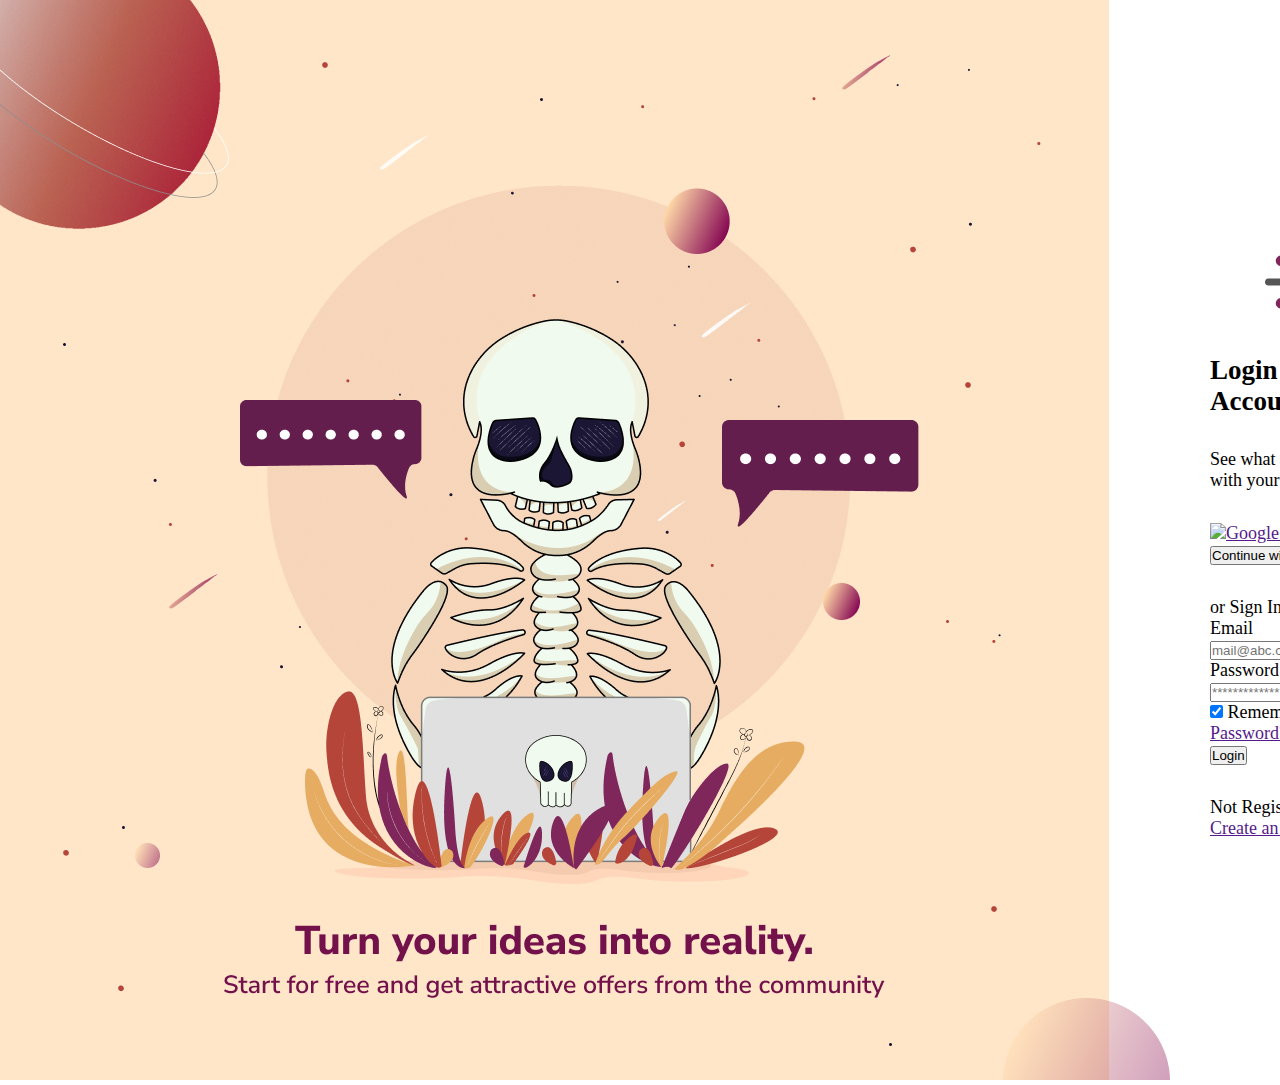
==== slack/index.html @ ad11c411 "Merge pull request #1 from uwituzeb/master" ====
<!DOCTYPE html>
<html lang="en">
<head>
    <meta charset="UTF-8">
    <meta name="viewport" content="width=device-width, initial-scale=1.0">
    <title>Slack Login Page</title>
    <link rel="stylesheet" href="styles.css">
</head>
<body>
    <div class="container">
        
        <div class="illustration">
            <img src="images/illustration.png" alt="thumbnail">
        </div>
        
    
        <div class="login">
            <div class="logo">
                <img src="images/logo.png" alt="logo">
            </div>

            <h2>Login to your Account</h2>
            <p>See what is going on with your account</p>
            <a href="">
                <img src="" alt="Google icon">
                <button type="button">Continue with Google</button>
            </a>
            
            <div class="login-form">
                <p>or Sign In with Email</p>
                <label for="user-email">Email</label>
                <input type="email" id="user-email" placeholder="mail@abc.com">
                <label for="user-password">Password</label>
                <input type="password" id="user-password" placeholder="*************">

                <div class="checkbox">
                    <input type="checkbox" name="remember-me" id="remember-me" checked>
                    <label for="remember-me">Remember Me</label>
                    <a href="">Forgot Password?</a>
                </div>
                
                <button type="button">Login</button>


            </div>

            <section class="register">
                <p>Not Registered Yet? <a href="">Create an account</a></p>

            </section>
            
        </div>
    </div>

    
    
</body>
</html>
---- slack/styles.css ----
*{
    box-sizing: border-box;
    margin: 0;
    padding: 0;
}

body{
    height: 100vh;
    font-size: 18px;
    text-align: center;

}


.container{
    display: grid;
    grid-template-columns: 1fr 1fr;
    gap: 20px;
    height: 100vh;
}

.illustration{
    text-align: center;
}

/*.illustration img{
    max-width: 100%;
    height: auto;
}*/

.login{
    display: flex;
    flex-direction: column;
    padding: 20px;
    align-items: center;
    justify-content: center;
    gap: 2rem;
    text-align: left;
}
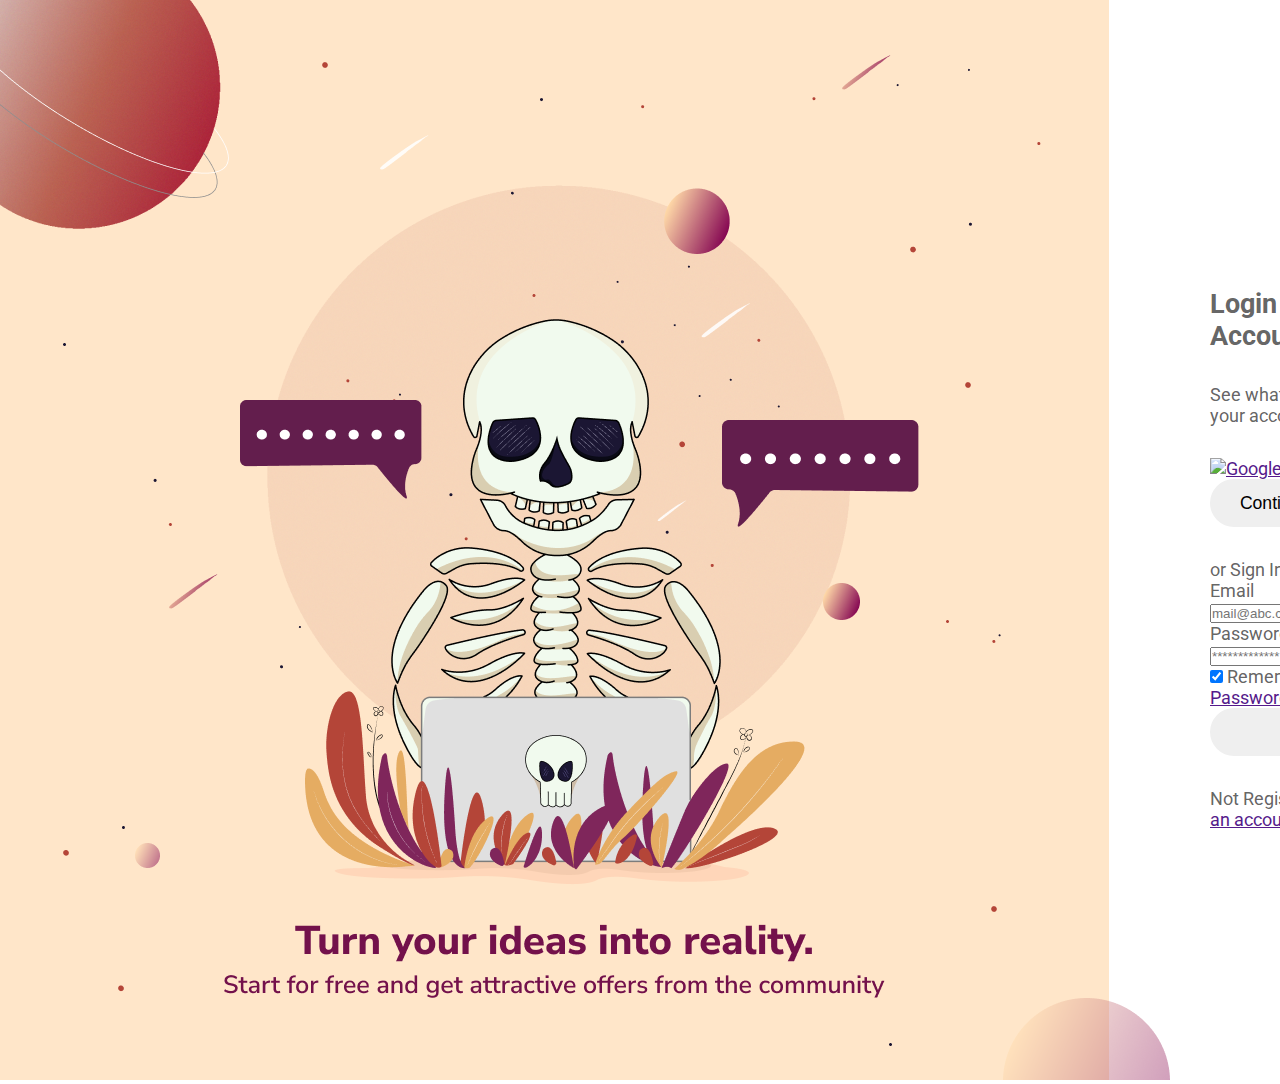
==== commit 85e95f89: "update" ====
--- a/slack/index.html
+++ b/slack/index.html
@@ -5,6 +5,9 @@
     <meta name="viewport" content="width=device-width, initial-scale=1.0">
     <title>Slack Login Page</title>
     <link rel="stylesheet" href="styles.css">
+    <link rel="preconnect" href="https://fonts.googleapis.com">
+<link rel="preconnect" href="https://fonts.gstatic.com" crossorigin>
+<link href="https://fonts.googleapis.com/css2?family=Roboto:wght@300;400;500&display=swap" rel="stylesheet">
 </head>
 <body>
     <div class="container">
@@ -17,6 +20,7 @@
         <div class="login">
             <div class="logo">
                 <img src="images/logo.png" alt="logo">
+                
             </div>
 
             <h2>Login to your Account</h2>
@@ -44,10 +48,10 @@
 
             </div>
 
-            <section class="register">
+            <div class="register">
                 <p>Not Registered Yet? <a href="">Create an account</a></p>
 
-            </section>
+            </div>
             
         </div>
     </div>
--- a/slack/styles.css
+++ b/slack/styles.css
@@ -8,6 +8,8 @@
     height: 100vh;
     font-size: 18px;
     text-align: center;
+    font-family: 'Roboto', sans-serif;
+    color: rgba(34, 34, 34, 0.712);
 
 }
 
@@ -23,20 +25,35 @@
     text-align: center;
 }
 
-/*.illustration img{
-    max-width: 100%;
-    height: auto;
-}*/
+
 
 .login{
     display: flex;
     flex-direction: column;
     padding: 20px;
     align-items: center;
-    justify-content: center;
+    padding-top: 180px;
     gap: 2rem;
     text-align: left;
+    max-width: ;
+    
 }
+
+.login.logo{
+    text-align: left;
+}
+
+button {
+        border-radius: 50px;
+        width: 228px;
+        height: 48px;
+        border: none;
+        font-size: 1.1rem;
+        cursor: pointer;
+    
+}
+
+/* register */
 
 
 
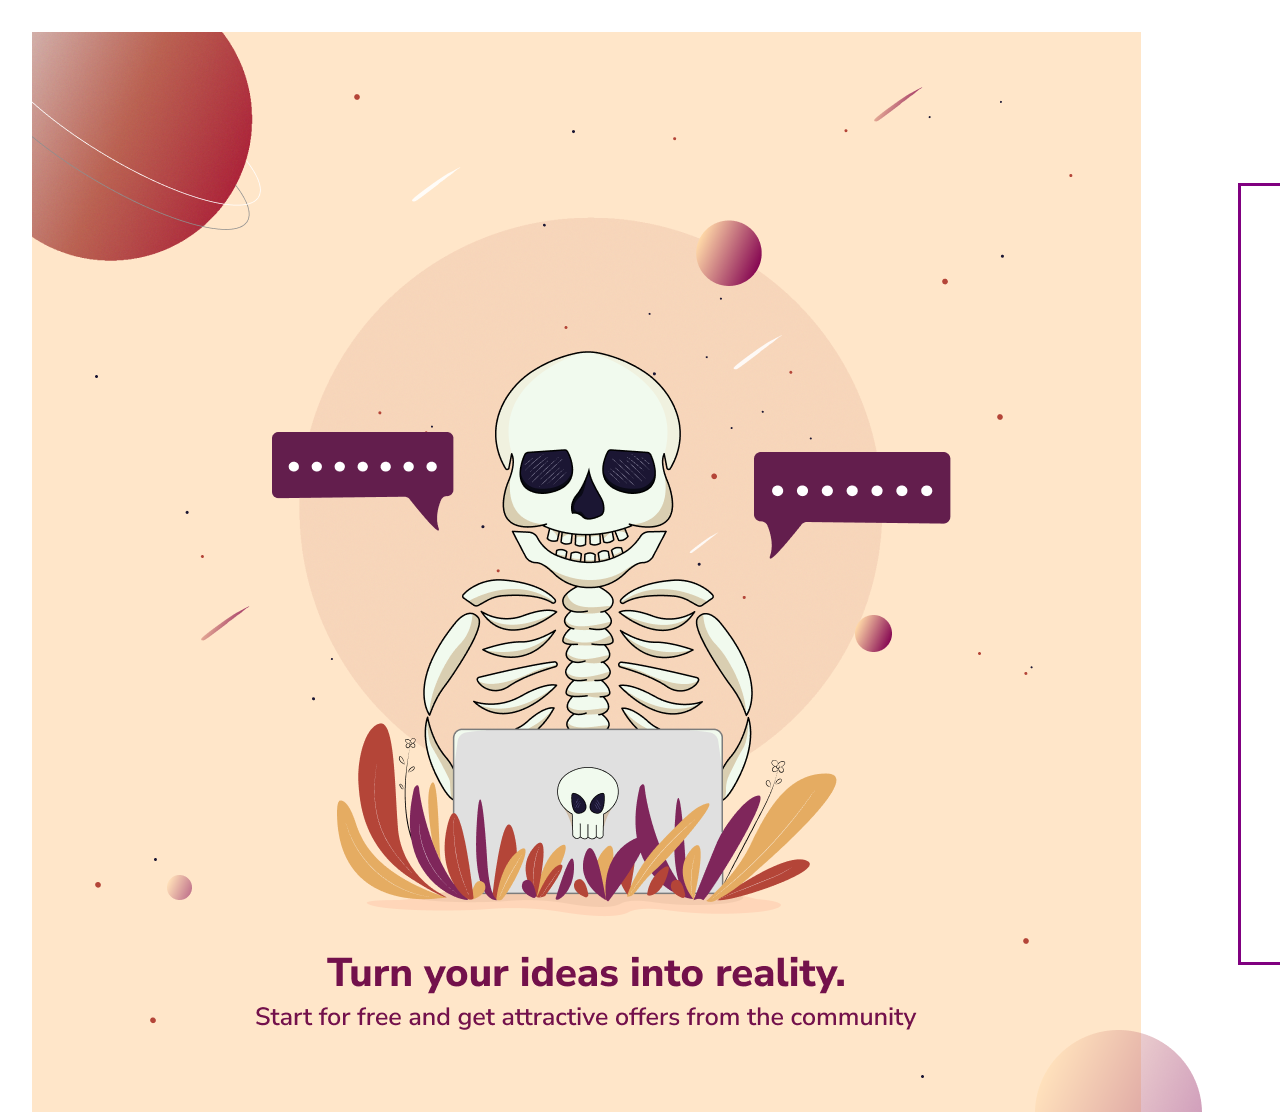
==== commit 0feac04d: "center the container" ====
--- a/slack/index.html
+++ b/slack/index.html
@@ -10,51 +10,55 @@
 <link href="https://fonts.googleapis.com/css2?family=Roboto:wght@300;400;500&display=swap" rel="stylesheet">
 </head>
 <body>
-    <div class="container">
-        
+    <div class="grid">
         <div class="illustration">
             <img src="images/illustration.png" alt="thumbnail">
         </div>
         
+        <div class="container">
+            <div class="login">
+                <div class="logo">
+                    <img src="images/logo.png" alt="logo">
+                    
+                </div>
+                <div class="info">
+                    <h2>Login to your Account</h2>
+                    <p>See what is going on with your account</p>
+                    <a href="">
+                        <img src="" alt="Google icon">
+                        <button type="button">Continue with Google</button>
+                    </a>
+                </div>
+                
+                
+                <div class="login-form">
+                    <p>or Sign In with Email</p>
+                    <label for="user-email">Email</label>
+                    <input type="email" id="user-email" placeholder="mail@abc.com">
+                    <label for="user-password">Password</label>
+                    <input type="password" id="user-password" placeholder="*************">
     
-        <div class="login">
-            <div class="logo">
-                <img src="images/logo.png" alt="logo">
+                    <div class="checkbox">
+                        <input type="checkbox" name="remember-me" id="remember-me" checked>
+                        <label for="remember-me">Remember Me</label>
+                        <a href="">Forgot Password?</a>
+                    </div>
+                    
+                    <button type="button" class="login-btn">Login</button>
+    
+    
+                </div>
+    
+                <div class="register">
+                    <p>Not Registered Yet? <a href="">Create an account</a></p>
+    
+                </div>
                 
             </div>
-
-            <h2>Login to your Account</h2>
-            <p>See what is going on with your account</p>
-            <a href="">
-                <img src="" alt="Google icon">
-                <button type="button">Continue with Google</button>
-            </a>
-            
-            <div class="login-form">
-                <p>or Sign In with Email</p>
-                <label for="user-email">Email</label>
-                <input type="email" id="user-email" placeholder="mail@abc.com">
-                <label for="user-password">Password</label>
-                <input type="password" id="user-password" placeholder="*************">
-
-                <div class="checkbox">
-                    <input type="checkbox" name="remember-me" id="remember-me" checked>
-                    <label for="remember-me">Remember Me</label>
-                    <a href="">Forgot Password?</a>
-                </div>
-                
-                <button type="button">Login</button>
-
-
-            </div>
-
-            <div class="register">
-                <p>Not Registered Yet? <a href="">Create an account</a></p>
-
-            </div>
-            
         </div>
     </div>
+        
+        
 
     
     
--- a/slack/styles.css
+++ b/slack/styles.css
@@ -6,57 +6,99 @@
 
 body{
     height: 100vh;
+    width: 100%;
     font-size: 18px;
     text-align: center;
     font-family: 'Roboto', sans-serif;
     color: rgba(34, 34, 34, 0.712);
+    overflow: hidden;
+
 
 }
 
+/* create grid and divide page width */
 
-.container{
+
+.grid{
     display: grid;
     grid-template-columns: 1fr 1fr;
     gap: 20px;
     height: 100vh;
 }
 
-.illustration{
-    text-align: center;
+/* center the login page container*/
+
+.container{
+   margin: auto;
+   border: 3px solid purple;
+   padding: 10px;
+   height: 70%;
+
+}
+
+.login{
+    display: flex;
+    flex-direction: column;
+    
+    align-items: flex-start;
+    justify-content: center;
+    
+    gap: 2rem;
+    text-align: left;
+    
+}
+
+div{
+    margin: 1rem;
+}
+
+/*
+.login.info {
+    display: flex;
+    gap: 2rem;
+
 }
 
 
 
-.login{
+.checkbox{
     display: flex;
-    flex-direction: column;
-    padding: 20px;
-    align-items: center;
-    padding-top: 180px;
-    gap: 2rem;
-    text-align: left;
-    max-width: ;
-    
 }
 
-.login.logo{
-    text-align: left;
+.checkbox a{
+    color: purple;
+    text-decoration: none;
+    font-weight: 500;
+   justify-content: flex-end;
+    
+
 }
 
 button {
-        border-radius: 50px;
-        width: 228px;
+        border-radius: 10px;
+        width: 100%;
         height: 48px;
         border: none;
-        font-size: 1.1rem;
+        font-size: 1rem;
         cursor: pointer;
     
 }
 
+.login-btn{
+    color: white;
+    background-color: purple;
+    
+}
+*/
+
 /* register */
+
+.register a {
+    text-decoration: none;
+    font-weight: 500;
+    color: purple;
+}
 
 
 
 
-
-
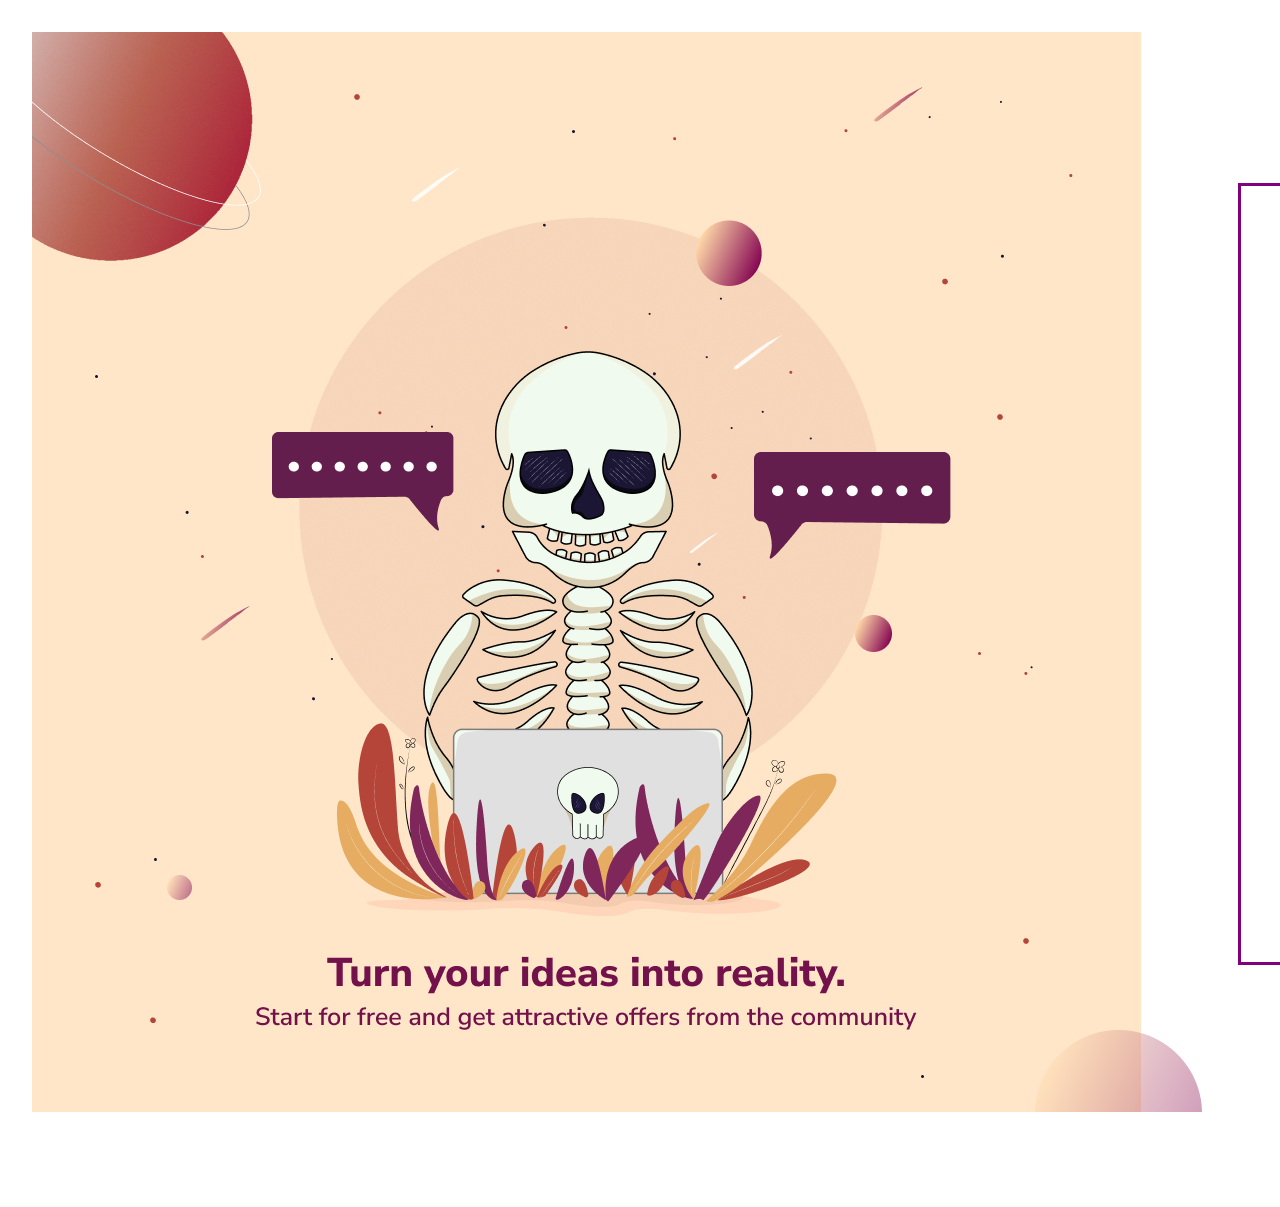
==== commit f26d7f33: "style user input, add hr lines" ====
--- a/slack/index.html
+++ b/slack/index.html
@@ -24,19 +24,26 @@
                 <div class="info">
                     <h2>Login to your Account</h2>
                     <p>See what is going on with your account</p>
-                    <a href="">
-                        <img src="" alt="Google icon">
-                        <button type="button">Continue with Google</button>
-                    </a>
+                    <div class="google-btn">
+                        <a href="#">
+                            <button type="button"><img src="images/Google_Icon.webp" alt="Google icon" >Continue with Google</button>
+                        </a>
+                    </div>
+                    
                 </div>
                 
                 
                 <div class="login-form">
-                    <p>or Sign In with Email</p>
-                    <label for="user-email">Email</label>
-                    <input type="email" id="user-email" placeholder="mail@abc.com">
-                    <label for="user-password">Password</label>
-                    <input type="password" id="user-password" placeholder="*************">
+                    
+                    <p class="hr-lines">or Sign In with Email</p>
+                    
+                    <div class="user-info">
+                        <label for="user-email">Email</label>
+                        <input type="email" id="user-email" placeholder="mail@abc.com">
+                        <label for="user-password">Password</label>
+                        <input type="password" id="user-password" placeholder="*************">
+                    </div>
+                    
     
                     <div class="checkbox">
                         <input type="checkbox" name="remember-me" id="remember-me" checked>
--- a/slack/styles.css
+++ b/slack/styles.css
@@ -73,23 +73,95 @@
     
 
 }
+*/
 
+/*buttons */
 button {
         border-radius: 10px;
         width: 100%;
         height: 48px;
-        border: none;
+        
         font-size: 1rem;
         cursor: pointer;
     
 }
 
+.info button{
+    background-color: white;
+    border: 1px solid rgb(199, 195, 195);
+}
+
 .login-btn{
     color: white;
     background-color: purple;
+    border: none;
     
 }
-*/
+
+.google-btn {
+    text-align: center;
+    display: flex;
+    align-items: center;
+    justify-content: center;
+
+}
+.google-btn img{
+    max-width: auto;
+    height: 30px;
+
+}
+
+
+/* horizontal lines */
+
+.hr-lines::before {
+    content:" ";
+  height: 1px;
+  width: 100px;
+  background: rgb(199, 195, 195);
+  display: block;
+  position: absolute;
+  top: 50%;
+  left: 0;
+
+}
+
+.hr-lines::after{
+    content:" ";
+  height: 1px;
+  width: 100px;
+  background: rgb(199, 195, 195);
+  display: block;
+  position: absolute;
+  top: 50%;
+  right: 0;
+}
+
+.hr-lines{
+    position: relative;
+    max-width: 400px;
+    margin: 10px auto;
+    text-align: center;
+}
+
+/* user input */
+
+.user-info{
+    display: flex;
+    flex-direction: column;
+}
+
+.user-info input{
+    border-radius: 10px;
+    width: 100%;
+    height: 48px;
+    border: 1px solid rgb(199, 195, 195);  
+    font-size: 1rem;
+    padding: 10px;
+    
+}
+
+
 
 /* register */
 
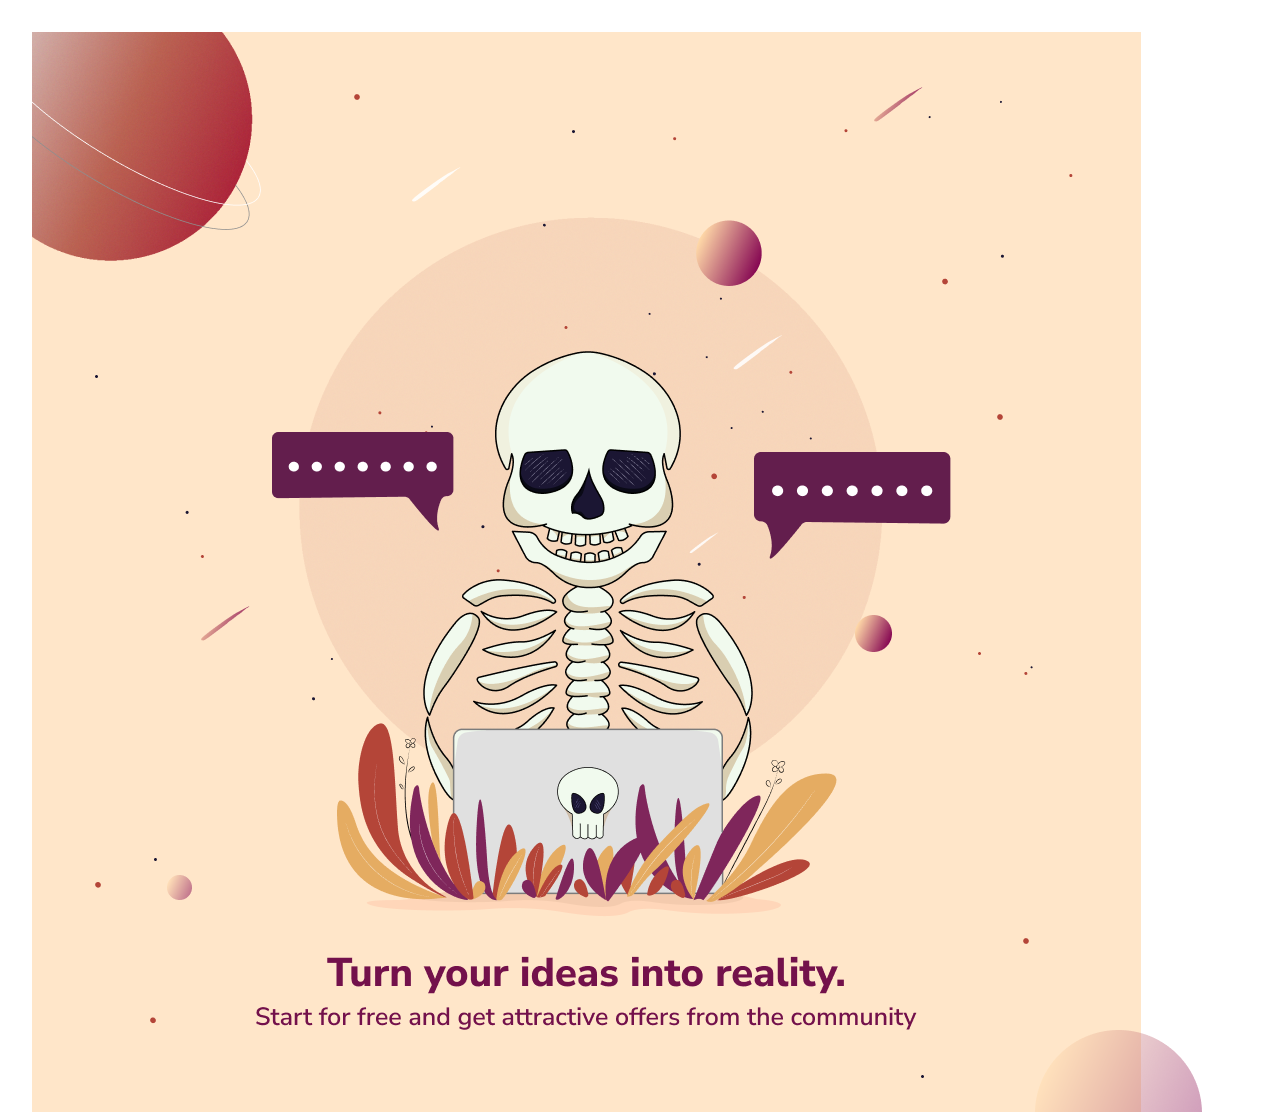
==== commit 2e620c67: "remember me section" ====
--- a/slack/index.html
+++ b/slack/index.html
@@ -46,9 +46,12 @@
                     
     
                     <div class="checkbox">
-                        <input type="checkbox" name="remember-me" id="remember-me" checked>
-                        <label for="remember-me">Remember Me</label>
-                        <a href="">Forgot Password?</a>
+                        <div class="checker">
+                            <input type="checkbox" name="remember-me" id="remember-me" checked>
+                            <label for="remember-me">Remember Me</label>
+                        </div>
+                        
+                        <a href="#">Forgot Password?</a>
                     </div>
                     
                     <button type="button" class="login-btn">Login</button>
--- a/slack/styles.css
+++ b/slack/styles.css
@@ -30,9 +30,10 @@
 
 .container{
    margin: auto;
-   border: 3px solid purple;
+   
    padding: 10px;
    height: 70%;
+   min-width: 700px;
 
 }
 
@@ -52,7 +53,7 @@
     margin: 1rem;
 }
 
-/*
+
 .login.info {
     display: flex;
     gap: 2rem;
@@ -65,15 +66,19 @@
     display: flex;
 }
 
+
+#remember-me:checked {
+    background-color: purple;
+}
 .checkbox a{
     color: purple;
     text-decoration: none;
     font-weight: 500;
-   justify-content: flex-end;
+    gap: 2rem;
     
 
 }
-*/
+
 
 /*buttons */
 button {
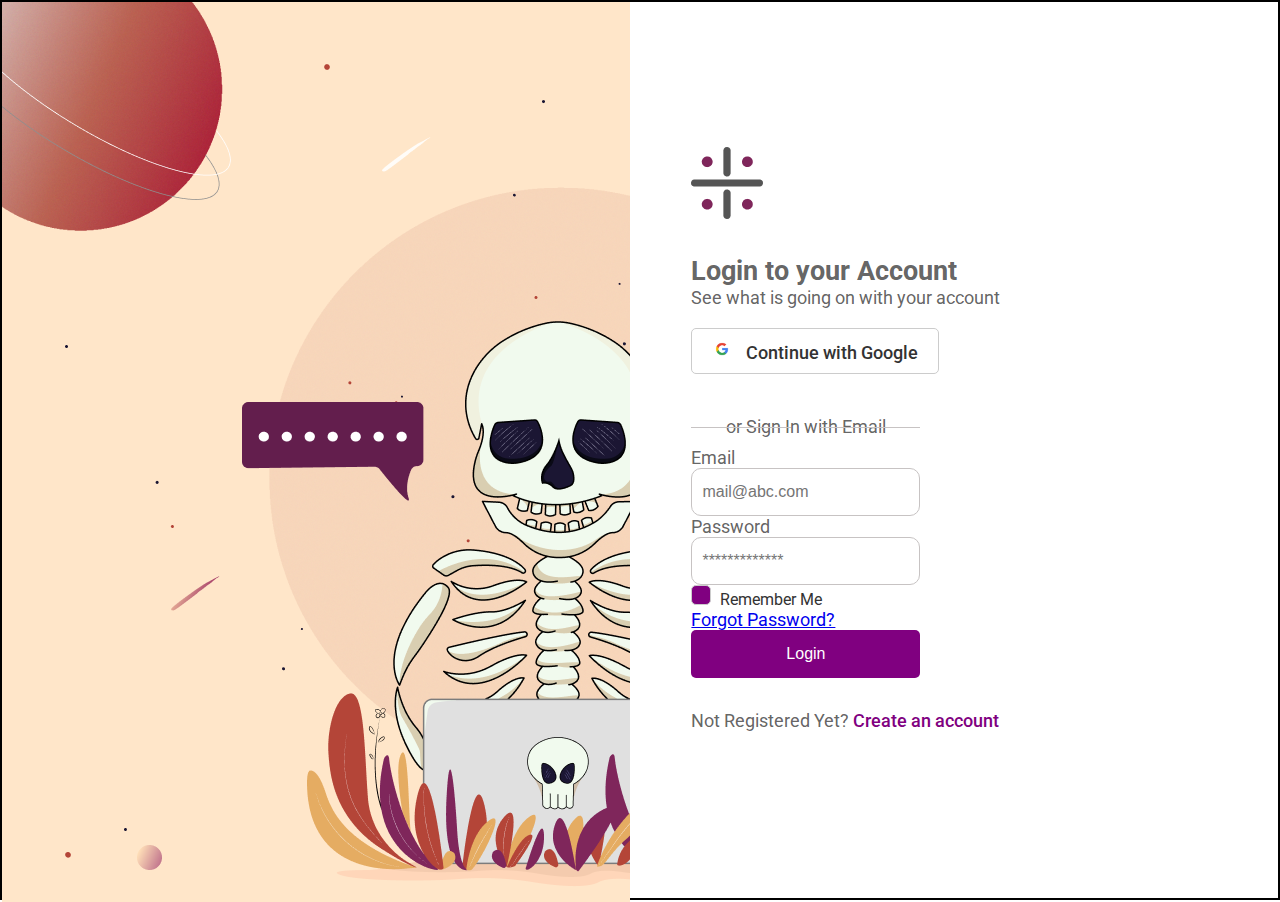
==== commit 2376da5d: "add more styling" ====
--- a/slack/index.html
+++ b/slack/index.html
@@ -24,11 +24,12 @@
                 <div class="info">
                     <h2>Login to your Account</h2>
                     <p>See what is going on with your account</p>
-                    <div class="google-btn">
-                        <a href="#">
-                            <button type="button"><img src="images/Google_Icon.webp" alt="Google icon" >Continue with Google</button>
-                        </a>
-                    </div>
+                        
+                    <a href="#" class="google-button">
+                        <img src="images/Google_Icon.webp" alt="Google icon" >
+                        Continue with Google
+                    </a>
+                    
                     
                 </div>
                 
--- a/slack/styles.css
+++ b/slack/styles.css
@@ -5,6 +5,7 @@
 }
 
 body{
+    border: 2px solid black;
     height: 100vh;
     width: 100%;
     font-size: 18px;
@@ -26,14 +27,19 @@
     height: 100vh;
 }
 
+.illustration{
+    height: 100vh;
+    overflow-y: auto;
+}
+
 /* center the login page container*/
 
 .container{
    margin: auto;
-   
    padding: 10px;
    height: 70%;
-   min-width: 700px;
+   width: 90%;
+   max-width: 700px;
 
 }
 
@@ -49,43 +55,48 @@
     
 }
 
-div{
-    margin: 1rem;
-}
-
 
 .login.info {
     display: flex;
     gap: 2rem;
+    align-items: center;
+}
+
+/*checkbox */
+.checkbox input[type="checkbox"]{
+    appearance: none;
+    width: 20px;
+    height: 20px;
+    border: 1px solid #ccc;
+    border-radius: 5px;
+    margin-right: 5px;
+    background-color: white;
 
 }
 
 
+.checkbox input[type="checkbox"]:checked {
+    background-color: purple;
+    color: white;
+}
+/*.checkbox input[type="checkbox"]:checked + label {
+    font-weight: bold;
+    color: purple;
+}*/
 
-.checkbox{
-    display: flex;
-}
-
-
-#remember-me:checked {
-    background-color: purple;
-}
-.checkbox a{
-    color: purple;
-    text-decoration: none;
-    font-weight: 500;
-    gap: 2rem;
+.checkbox label {
+    font-size: 16px;
+    color: #333;
     
-
 }
 
 
 /*buttons */
 button {
-        border-radius: 10px;
         width: 100%;
         height: 48px;
-        
+        border-radius: 5px;
+        padding: 10px 20px;
         font-size: 1rem;
         cursor: pointer;
     
@@ -103,17 +114,23 @@
     
 }
 
-.google-btn {
-    text-align: center;
-    display: flex;
-    align-items: center;
-    justify-content: center;
+.google-button{
+    display: inline-block;
+    background-color: #fff;
+    border: 1px solid #ccc;
+    border-radius: 5px;
+    padding: 10px 20px;
+    text-decoration: none;
+    font-weight: 500;
+    color: #333;
+    margin-top: 20px;
+    transition: background-color 0.3s, border-color 0.3s, color 0.3s;
+}
 
-}
-.google-btn img{
-    max-width: auto;
-    height: 30px;
-
+.google-button img{
+    width: 20px;
+    height: 20px;
+    margin-right: 10px;
 }
 
 
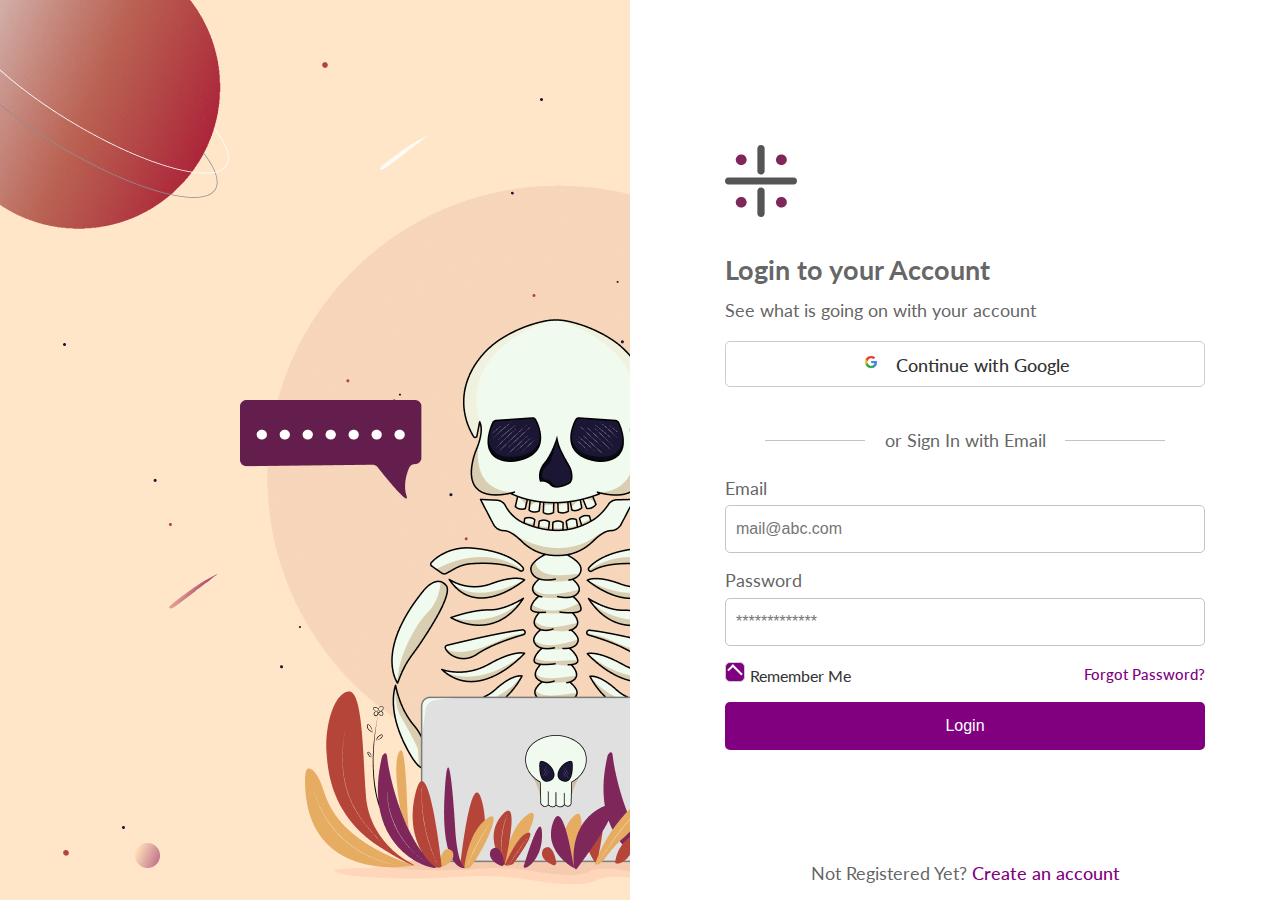
==== commit 2daf07cb: "more updates + readme" ====
--- a/slack/index.html
+++ b/slack/index.html
@@ -6,8 +6,8 @@
     <title>Slack Login Page</title>
     <link rel="stylesheet" href="styles.css">
     <link rel="preconnect" href="https://fonts.googleapis.com">
-<link rel="preconnect" href="https://fonts.gstatic.com" crossorigin>
-<link href="https://fonts.googleapis.com/css2?family=Roboto:wght@300;400;500&display=swap" rel="stylesheet">
+    <link rel="preconnect" href="https://fonts.gstatic.com" crossorigin>
+    <link href="https://fonts.googleapis.com/css2?family=Lato:wght@300;400;700&family=Roboto:wght@300;400;500&display=swap" rel="stylesheet">
 </head>
 <body>
     <div class="grid">
@@ -41,6 +41,8 @@
                     <div class="user-info">
                         <label for="user-email">Email</label>
                         <input type="email" id="user-email" placeholder="mail@abc.com">
+                    </div>
+                    <div  class="user-info">
                         <label for="user-password">Password</label>
                         <input type="password" id="user-password" placeholder="*************">
                     </div>
--- a/slack/styles.css
+++ b/slack/styles.css
@@ -5,12 +5,11 @@
 }
 
 body{
-    border: 2px solid black;
     height: 100vh;
     width: 100%;
     font-size: 18px;
     text-align: center;
-    font-family: 'Roboto', sans-serif;
+    font-family: 'Lato', sans-serif;
     color: rgba(34, 34, 34, 0.712);
     overflow: hidden;
 
@@ -28,8 +27,8 @@
 }
 
 .illustration{
-    height: 100vh;
-    overflow-y: auto;
+    height: 100%;
+    overflow: auto;
 }
 
 /* center the login page container*/
@@ -38,16 +37,18 @@
    margin: auto;
    padding: 10px;
    height: 70%;
-   width: 90%;
-   max-width: 700px;
-
+   width: 80%;
+   max-width: 500px;
+
+}
+
+.info p{
+    padding-top: 0.8rem;
 }
 
 .login{
     display: flex;
-    flex-direction: column;
-    
-    align-items: flex-start;
+    flex-direction: column;   
     justify-content: center;
     
     gap: 2rem;
@@ -63,32 +64,64 @@
 }
 
 /*checkbox */
+
+.checkbox{
+    display: flex;
+    padding-top: 1rem;
+    justify-content: space-between;
+    align-items: center;
+    padding-bottom: 1rem;
+}
+
+.checkbox a{
+    text-decoration: none;
+    color: purple;
+    font-size: 15px;
+    font-weight: 500;
+    
+
+}
+
+.checkbox label{
+    display: inline;
+    font-size: 16px;
+    color: #333;
+}
+
 .checkbox input[type="checkbox"]{
     appearance: none;
     width: 20px;
     height: 20px;
+    border-radius: 5px;
+    background-color: purple;
     border: 1px solid #ccc;
-    border-radius: 5px;
-    margin-right: 5px;
-    background-color: white;
-
-}
-
-
-.checkbox input[type="checkbox"]:checked {
-    background-color: purple;
-    color: white;
+    position: relative;
+
+}
+
+.checkbox input[type="checkbox"]::before{
+    content: '';
+    position: absolute;
+    top: 50%;
+    left: 50%;
+    transform: translate(-50%, -50%) rotate(-45deg);
+    width: 6px;
+    height: 12px;
+    border: 2px solid white;
+    border-left: none;
+    border-bottom: none;
+    visibility: hidden;
+}
+
+
+.checkbox input[type="checkbox"]:checked::before {
+    visibility: visible;
 }
 /*.checkbox input[type="checkbox"]:checked + label {
     font-weight: bold;
     color: purple;
 }*/
 
-.checkbox label {
-    font-size: 16px;
-    color: #333;
-    
-}
 
 
 /*buttons */
@@ -124,7 +157,9 @@
     font-weight: 500;
     color: #333;
     margin-top: 20px;
+    width: 100%;
     transition: background-color 0.3s, border-color 0.3s, color 0.3s;
+    text-align: center;
 }
 
 .google-button img{
@@ -171,22 +206,30 @@
 .user-info{
     display: flex;
     flex-direction: column;
+    gap: 0.4rem;
+    padding-top: 1rem;
+    
 }
 
 .user-info input{
-    border-radius: 10px;
+    border-radius: 5px;
     width: 100%;
     height: 48px;
     border: 1px solid rgb(199, 195, 195);  
     font-size: 1rem;
     padding: 10px;
     
+    
 }
 
 
 
 /* register */
 
+.register{
+    margin-top: 5rem;
+    text-align: center;
+}
 .register a {
     text-decoration: none;
     font-weight: 500;
